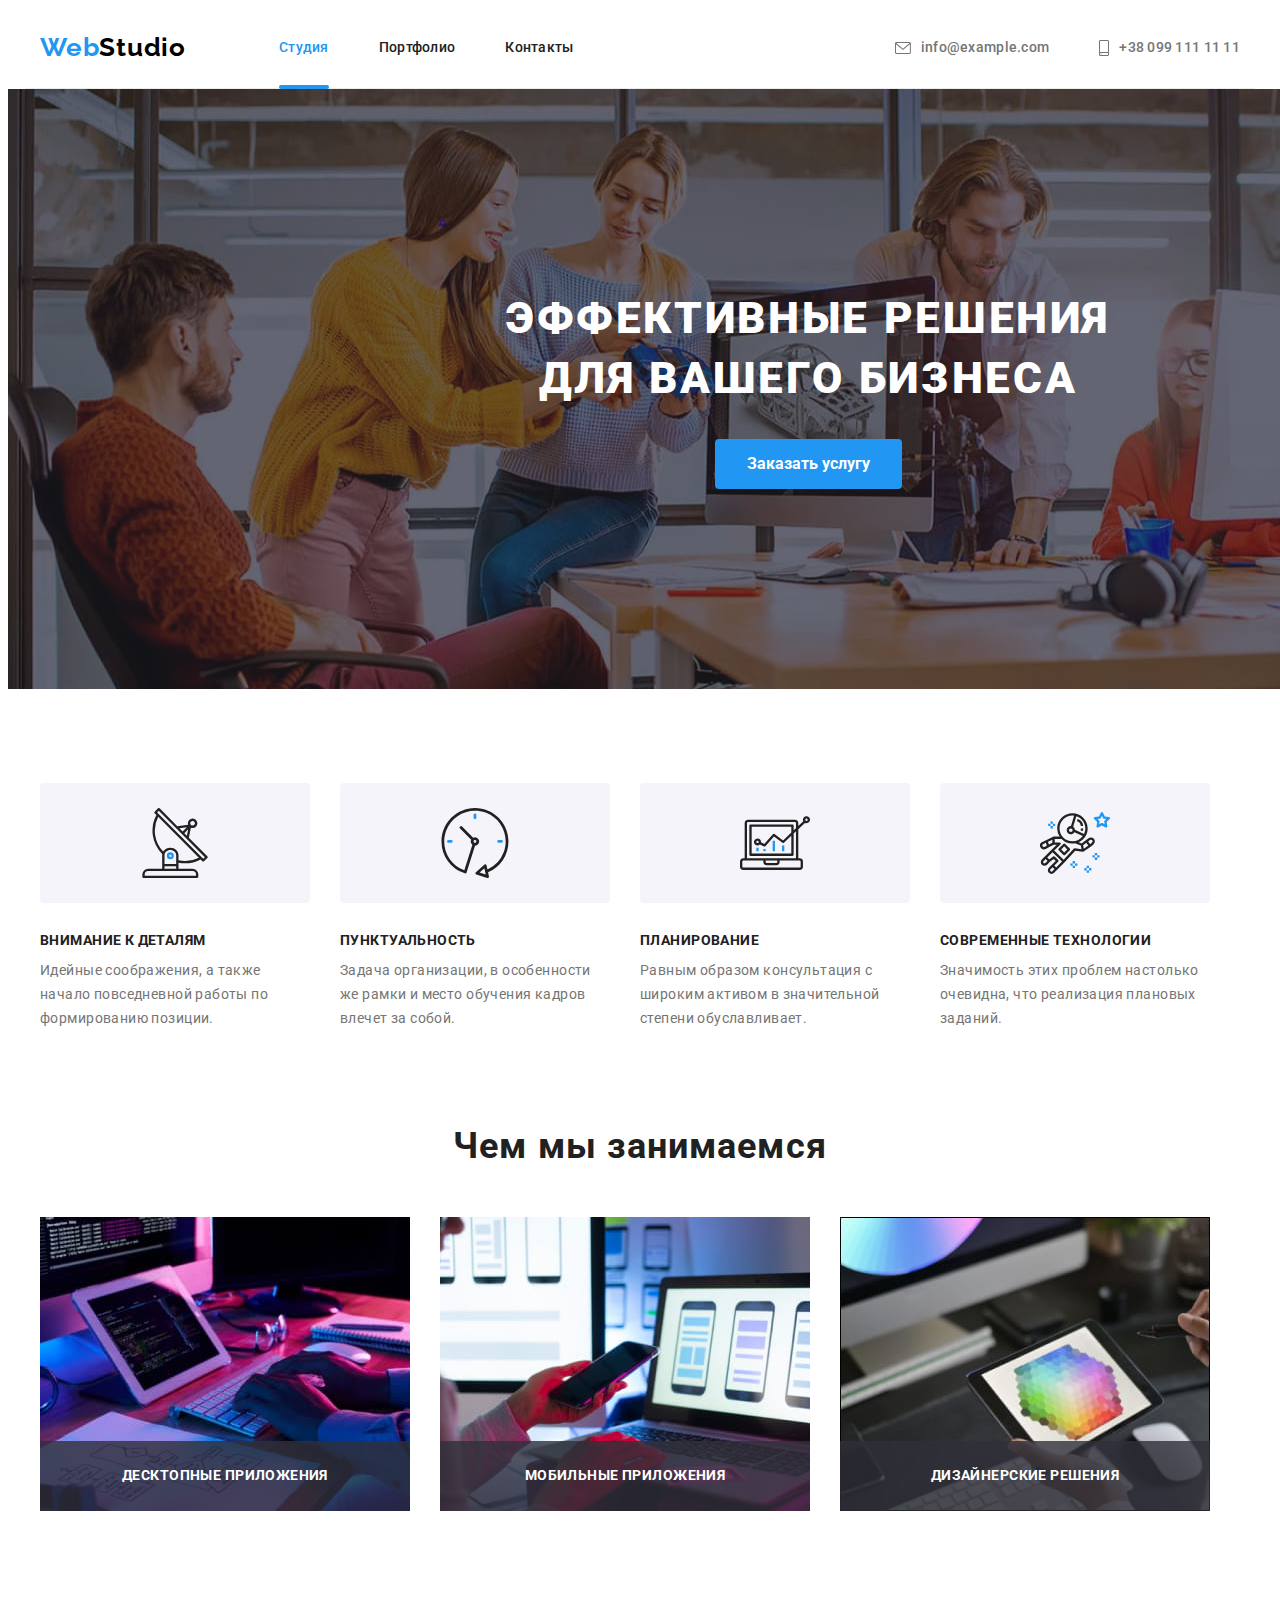
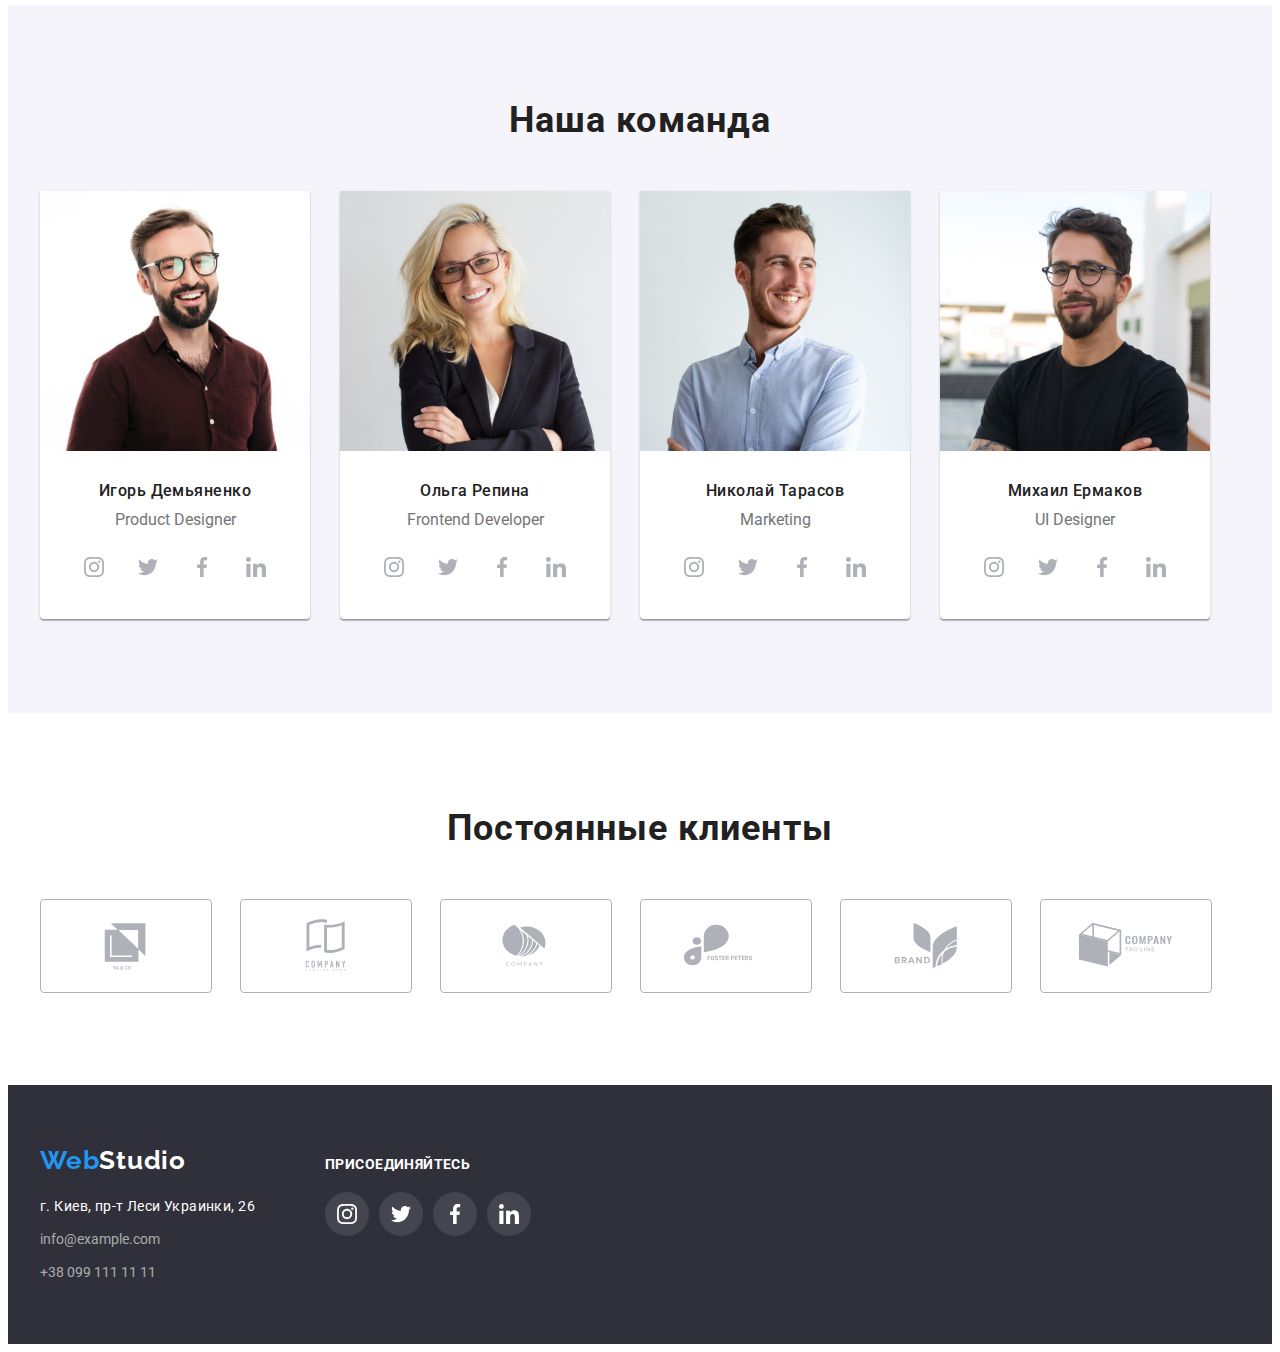
==== index.html @ 47ef8f4a "Initial commit" ====
<!DOCTYPE html>
<html lang="ru">
  <head>
    <meta charset="UTF-8" />
    <meta http-equiv="X-UA-Compatible" content="IE=edge" />
    <meta name="viewport" content="width=device-width, initial-scale=1.0" />
    <title>Студия</title>
    <link rel="preconnect" href="https://fonts.googleapis.com" />
    <link rel="preconnect" href="https://fonts.gstatic.com" crossorigin />
    <link
      href="https://fonts.googleapis.com/css2?family=Raleway:wght@700&family=Roboto:wght@400;500;700;900&display=swap"
      rel="stylesheet"
    />
    <link
      rel="stylesheet"
      href="https://cdnjs.cloudflare.com/ajax/libs/modern-normalize/1.1.0/modern-normalize.min.css"
      integrity="sha512-wpPYUAdjBVSE4KJnH1VR1HeZfpl1ub8YT/NKx4PuQ5NmX2tKuGu6U/JRp5y+Y8XG2tV+wKQpNHVUX03MfMFn9Q=="
      crossorigin="anonymous"
      referrerpolicy="no-referrer"
    />
    <link rel="stylesheet" href="./css/styles.css" />
  </head>
  <body>
    <!-- Header -->

    <header class="header">
      <div class="container header-container">
        <nav class="navigation">
          <a class="logo link" href="">Web<span class="logo-black">Studio</span></a>
          <ul class="list nav-list">
            <li><a class="item link current" href="">Студия</a></li>
            <li><a class="item link" href="./portfolio.html">Портфолио</a></li>
            <li><a class="item link" href="">Контакты</a></li>
          </ul>
        </nav>
        <ul class="contacts list">
          <li>
            <a class="item link" href="mailto:info@example.com">
              <svg class="header-icon" width="16" height="12">
                <use href="./images/sprite.svg#envelope"></use>
              </svg>
              info@example.com</a
            >
          </li>
          <li>
            <a class="item link" href="tel:+380991111111">
              <svg class="header-icon" width="10" height="16">
                <use href="./images/sprite.svg#smartphone"></use>
              </svg>
              +38 099 111 11 11</a
            >
          </li>
        </ul>
      </div>
    </header>
    <main>
      <!-- Hero -->

      <section class="hero">
        <div class="container">
          <h1 class="title">Эффективные решения для вашего бизнеса</h1>
          <button class="btn" type="button" data-modal-open>Заказать услугу</button>
          <div class="backdrop is-hidden" data-modal>
            <div class="modal-wrapper">
              <button class="modal-btn" data-modal-close>
                <svg width="11" height="11">
                  <use href="./images/sprite.svg#close"></use>
                </svg>
              </button>
            </div>
          </div>
        </div>
      </section>

      <!-- Peculiarities  -->
      <section class="peculiarities section">
        <div class="container">
          <h2 class="peculiarities visually-hidden">Особенности</h2>
          <ul class="list peculiarities-group">
            <li class="item">
              <div class="icon-container">
                <svg class="icon" width="70" height="70">
                  <use href="./images/sprite.svg#antenna"></use>
                </svg>
              </div>
              <h3 class="title">Внимание к деталям</h3>
              <p class="text">
                Идейные соображения, а также начало повседневной работы по формированию позиции.
              </p>
            </li>
            <li class="item">
              <div class="icon-container">
                <svg class="icon" width="70" height="70">
                  <use href="./images/sprite.svg#clock"></use>
                </svg>
              </div>
              <h3 class="title">Пунктуальность</h3>
              <p class="text">
                Задача организации, в особенности же рамки и место обучения кадров влечет за собой.
              </p>
            </li>
            <li class="item">
              <div class="icon-container">
                <svg class="icon" width="70" height="70">
                  <use href="./images/sprite.svg#diagram"></use>
                </svg>
              </div>
              <h3 class="title">Планирование</h3>
              <p class="text">
                Равным образом консультация с широким активом в значительной степени обуславливает.
              </p>
            </li>
            <li class="item">
              <div class="icon-container">
                <svg class="icon" width="70" height="70">
                  <use href="./images/sprite.svg#astronaut"></use>
                </svg>
              </div>
              <h3 class="title">Современные технологии</h3>
              <p class="text">
                Значимость этих проблем настолько очевидна, что реализация плановых заданий.
              </p>
            </li>
          </ul>
        </div>
      </section>

      <!-- What-doing  -->

      <section class="what-doing section">
        <div class="container">
          <h2 class="title">Чем мы занимаемся</h2>
          <ul class="list what-doing-group">
            <li class="item">
              <img src="./images/mainpage-img/box1.jpg" alt="Набор текста" width="370" />
              <p class="label">Десктопные приложения</p>
            </li>
            <li class="item">
              <img
                src="./images/mainpage-img/box2.jpg"
                alt="Синхронизация с телефоном"
                width="370"
              />
              <p class="label">Мобильные приложения</p>
            </li>
            <li class="item">
              <img src="./images/mainpage-img/box3.jpg" alt="Результат на экране" width="370" />
              <p class="label">Дизайнерские решения</p>
            </li>
          </ul>
        </div>
      </section>

      <!-- Team  -->

      <section class="team section">
        <div class="container">
          <h2 class="title">Наша команда</h2>
          <ul class="list team-group">
            <li class="item">
              <img
                src="./images/mainpage-img/teamcard1.jpg"
                alt="фото Игорь Демьяненко"
                width="270"
              />
              <div class="subtext">
                <h3 class="subtitle">Игорь Демьяненко</h3>
                <p class="text" lang="en">Product Designer</p>
                <ul class="socials list">
                  <li class="socials-item">
                    <a
                      class="socials-link link"
                      href=""
                      target="_blank"
                      rel="noopener noreferrer"
                      aria-label="иконка Instagram"
                    >
                      <svg class="socials-icon" width="20" height="20">
                        <use href="./images/sprite.svg#instagram"></use>
                      </svg>
                    </a>
                  </li>
                  <li class="socials-item">
                    <a
                      class="socials-link link"
                      href=""
                      target="_blank"
                      rel="noopener noreferrer"
                      aria-label="иконка Twitter"
                    >
                      <svg class="socials-icon" width="20" height="20">
                        <use href="./images/sprite.svg#twitter"></use>
                      </svg>
                    </a>
                  </li>
                  <li class="socials-item">
                    <a
                      class="socials-link link"
                      href=""
                      target="_blank"
                      rel="noopener noreferrer"
                      aria-label="иконка Facebook"
                    >
                      <svg class="socials-icon" width="20" height="20">
                        <use href="./images/sprite.svg#facebook"></use>
                      </svg>
                    </a>
                  </li>
                  <li class="socials-item">
                    <a
                      class="socials-link link"
                      href=""
                      target="_blank"
                      rel="noopener noreferrer"
                      aria-label="иконка Linkedin"
                    >
                      <svg class="socials-icon" width="20" height="20">
                        <use href="./images/sprite.svg#linkedin"></use>
                      </svg>
                    </a>
                  </li>
                </ul>
              </div>
            </li>
            <li class="item">
              <img src="./images/mainpage-img/teamcard2.jpg" alt="фото Ольга Репина" width="270" />
              <div class="subtext">
                <h3 class="subtitle">Ольга Репина</h3>
                <p class="text" lang="en">Frontend Developer</p>
                <ul class="socials list">
                  <li class="socials-item">
                    <a
                      class="socials-link link"
                      href=""
                      target="_blank"
                      rel="noopener noreferrer"
                      aria-label="иконка Instagram"
                    >
                      <svg class="socials-icon" width="20" height="20">
                        <use href="./images/sprite.svg#instagram"></use>
                      </svg>
                    </a>
                  </li>
                  <li class="socials-item">
                    <a
                      class="socials-link link"
                      href=""
                      target="_blank"
                      rel="noopener noreferrer"
                      aria-label="иконка Twitter"
                    >
                      <svg class="socials-icon" width="20" height="20">
                        <use href="./images/sprite.svg#twitter"></use>
                      </svg>
                    </a>
                  </li>
                  <li class="socials-item">
                    <a
                      class="socials-link link"
                      href=""
                      target="_blank"
                      rel="noopener noreferrer"
                      aria-label="иконка Facebook"
                    >
                      <svg class="socials-icon" width="20" height="20">
                        <use href="./images/sprite.svg#facebook"></use>
                      </svg>
                    </a>
                  </li>
                  <li class="socials-item">
                    <a
                      class="socials-link link"
                      href=""
                      target="_blank"
                      rel="noopener noreferrer"
                      aria-label="иконка Linkedin"
                    >
                      <svg class="socials-icon" width="20" height="20">
                        <use href="./images/sprite.svg#linkedin"></use>
                      </svg>
                    </a>
                  </li>
                </ul>
              </div>
            </li>
            <li class="item">
              <img
                src="./images/mainpage-img/teamcard3.jpg"
                alt="фото Николай Тарасов"
                width="270"
              />
              <div class="subtext">
                <h3 class="subtitle">Николай Тарасов</h3>
                <p class="text" lang="en">Marketing</p>
                <ul class="socials list">
                  <li class="socials-item">
                    <a
                      class="socials-link link"
                      href=""
                      target="_blank"
                      rel="noopener noreferrer"
                      aria-label="иконка Instagram"
                    >
                      <svg class="socials-icon" width="20" height="20">
                        <use href="./images/sprite.svg#instagram"></use>
                      </svg>
                    </a>
                  </li>
                  <li class="socials-item">
                    <a
                      class="socials-link link"
                      href=""
                      target="_blank"
                      rel="noopener noreferrer"
                      aria-label="иконка Twitter"
                    >
                      <svg class="socials-icon" width="20" height="20">
                        <use href="./images/sprite.svg#twitter"></use>
                      </svg>
                    </a>
                  </li>
                  <li class="socials-item">
                    <a
                      class="socials-link link"
                      href=""
                      target="_blank"
                      rel="noopener noreferrer"
                      aria-label="иконка Facebook"
                    >
                      <svg class="socials-icon" width="20" height="20">
                        <use href="./images/sprite.svg#facebook"></use>
                      </svg>
                    </a>
                  </li>
                  <li class="socials-item">
                    <a
                      class="socials-link link"
                      href=""
                      target="_blank"
                      rel="noopener noreferrer"
                      aria-label="иконка Linkedin"
                    >
                      <svg class="socials-icon" width="20" height="20">
                        <use href="./images/sprite.svg#linkedin"></use>
                      </svg>
                    </a>
                  </li>
                </ul>
              </div>
            </li>
            <li class="item">
              <img
                src="./images/mainpage-img/teamcard4.jpg"
                alt="фото Михаил Ермаков"
                width="270"
              />
              <div class="subtext">
                <h3 class="subtitle">Михаил Ермаков</h3>
                <p class="text" lang="en">UI Designer</p>
                <ul class="socials list">
                  <li class="socials-item">
                    <a
                      class="socials-link link"
                      href=""
                      target="_blank"
                      rel="noopener noreferrer"
                      aria-label="иконка Instagram"
                    >
                      <svg class="socials-icon" width="20" height="20">
                        <use href="./images/sprite.svg#instagram"></use>
                      </svg>
                    </a>
                  </li>
                  <li class="socials-item">
                    <a
                      class="socials-link link"
                      href=""
                      target="_blank"
                      rel="noopener noreferrer"
                      aria-label="иконка Twitter"
                    >
                      <svg class="socials-icon" width="20" height="20">
                        <use href="./images/sprite.svg#twitter"></use>
                      </svg>
                    </a>
                  </li>
                  <li class="socials-item">
                    <a
                      class="socials-link link"
                      href=""
                      target="_blank"
                      rel="noopener noreferrer"
                      aria-label="иконка Facebook"
                    >
                      <svg class="socials-icon" width="20" height="20">
                        <use href="./images/sprite.svg#facebook"></use>
                      </svg>
                    </a>
                  </li>
                  <li class="socials-item">
                    <a
                      class="socials-link link"
                      href=""
                      target="_blank"
                      rel="noopener noreferrer"
                      aria-label="иконка Linkedin"
                    >
                      <svg class="socials-icon" width="20" height="20">
                        <use href="./images/sprite.svg#linkedin"></use>
                      </svg>
                    </a>
                  </li>
                </ul>
              </div>
            </li>
          </ul>
        </div>
      </section>

      <!-- Regular customers  -->
      <section class="customers">
        <div class="container">
          <h2 class="title">Постоянные клиенты</h2>
          <ul class="list">
            <li class="item">
              <a class="link" href="">
                <svg class="customers-icon" width="106" height="60">
                  <use href="./images/sprite.svg#logo-1"></use>
                </svg>
              </a>
            </li>
            <li class="item">
              <a class="link" href="">
                <svg class="customers-icon" width="106" height="60">
                  <use href="./images/sprite.svg#logo-2"></use>
                </svg>
              </a>
            </li>
            <li class="item">
              <a class="link" href="">
                <svg class="customers-icon" width="106" height="60">
                  <use href="./images/sprite.svg#logo-3"></use>
                </svg>
              </a>
            </li>
            <li class="item">
              <a class="link" href="">
                <svg class="customers-icon" width="106" height="60">
                  <use href="./images/sprite.svg#logo-4"></use>
                </svg>
              </a>
            </li>
            <li class="item">
              <a class="link" href="">
                <svg class="customers-icon" width="106" height="60">
                  <use href="./images/sprite.svg#logo-5"></use>
                </svg>
              </a>
            </li>
            <li class="item">
              <a class="link" href="">
                <svg class="customers-icon" width="106" height="60">
                  <use href="./images/sprite.svg#logo-6"></use>
                </svg>
              </a>
            </li>
          </ul>
        </div>
      </section>
    </main>

    <!-- Footer -->

    <footer class="bottom">
      <div class="container wrap-footer">
        <div class="container-footer">
          <a class="logo link" href="">Web<span class="logo-white">Studio</span></a>
          <address class="address">
            <p class="text">г. Киев, пр-т Леси Украинки, 26</p>
            <ul class="list">
              <li class="item">
                <a class="link" href="mailto:info@example.com">info@example.com</a><br />
              </li>
              <li class="item"><a class="link" href="tel:+380991111111">+38 099 111 11 11</a></li>
            </ul>
          </address>
        </div>
        <div class="join">
          <h3 class="text">присоединяйтесь</h3>
          <ul class="socials list">
            <li class="socials-item">
              <a
                class="socials-link link"
                href=""
                target="_blank"
                rel="noopener noreferrer"
                aria-label="иконка Instagram"
              >
                <svg class="socials-icon" width="20" height="20">
                  <use href="./images/sprite.svg#instagram"></use>
                </svg>
              </a>
            </li>
            <li class="socials-item">
              <a
                class="socials-link link"
                href=""
                target="_blank"
                rel="noopener noreferrer"
                aria-label="иконка Twitter"
              >
                <svg class="socials-icon" width="20" height="20">
                  <use href="./images/sprite.svg#twitter"></use>
                </svg>
              </a>
            </li>
            <li class="socials-item">
              <a
                class="socials-link link"
                href=""
                target="_blank"
                rel="noopener noreferrer"
                aria-label="иконка Facebook"
              >
                <svg class="socials-icon" width="20" height="20">
                  <use href="./images/sprite.svg#facebook"></use>
                </svg>
              </a>
            </li>
            <li class="socials-item">
              <a
                class="socials-link link"
                href=""
                target="_blank"
                rel="noopener noreferrer"
                aria-label="иконка Linkedin"
              >
                <svg class="socials-icon" width="20" height="20">
                  <use href="./images/sprite.svg#linkedin"></use>
                </svg>
              </a>
            </li>
          </ul>
        </div>
      </div>
    </footer>
    <script src="./js/modal.js"></script>
  </body>
</html>
---- css/styles.css ----
/* CSS variables */
:root {
    --main-text-color: #212121;
    --second-text-color: #757575;
    --footer-text-color: rgba(255, 255, 255, 0.6);

    --bg-color: #FFFFFF;
    --hero-bg-color: #2F303A;
    --footer-bg-color: #2F303A;
    --bg-color-cards: #F5F4FA;
    
    --hero-btn-color: #FFFFFF;
    --text-btn-color-hover: #FFFFFF;
    --accent-color: #2196F3;

    --color-icons: #AFB1B8;

    --time-func: 250ms cubic-bezier(0.4, 0, 0.2, 1);

}


/* Hidden  */

.visually-hidden {
    position: absolute;
    white-space: nowrap;
    width: 1px;
    height: 1px;
    overflow: hidden;
    border: 0;
    padding: 0;
    clip: rect(0 0 0 0);
    clip-path: inset(50%);
    margin: -1px;
}

/* Global styles */
body {
    color: var(--main-text-color);
    background-color: var(--bg-color);

    font-family: 'Roboto',
    sans-serif;
}

.container {
    width: 1200px;
    padding-left: 15px;
    padding-right: 15px;
    margin: 0 auto;
}

.section {
    padding-top: 94px;
    padding-bottom: 94px;
}

h1,h2,h3,h4,h5,h6,p,ul {
    margin: 0;
    padding: 0;
}

.link {
    text-decoration: none;
}

.list {
    list-style: none;
    margin: 0;
    padding: 0;
}


/* Styles for header */

.header-container,
.navigation,
.header .list {
    display: flex;
}

.logo {
    display: block;

    color: var(--accent-color);

    font-family: 'Raleway',
    sans-serif;
    font-weight: 700;
    font-size: 26px;
    letter-spacing: 0.03em;

}

.header .logo {
    padding: 24px 0;
    margin-right: 93px;
}

.logo-black {
    color: #000000;
}

.logo-white {
    color: #FFFFFF;
}

.nav-list {
    padding-left: 0;
    align-items: center;
}

.nav-list li:not(:last-child) {
    margin-right: 50px;
}

.header-container {
    border-bottom: 1px solid #ECECEC;
}

.header .item {
    display: block;
    padding: 32px 0;
    margin: 0;
    
    color: currentColor;
    font-weight: 500;
    font-size: 14px;
    line-height: 1.14;
    letter-spacing: 0.02em;

    transition: color var(--time-func);
}

.header .contacts {
    margin-left: auto;
    align-items: center;
}

.header .contacts li:first-child {
    margin-right: 50px;
}

.item.current {
    color: var(--accent-color);
}

.header .link:hover,
.header .link:focus {
    color: var(--accent-color);
}

.nav-list li {
    position: relative;
}

.item.current::after {
    display: block;
    content: '';
    width: 100%;
    height: 4px;
    border-radius: 2px;

    position: absolute;
    left: 0;
    bottom: -1px;

    background-color: var(--accent-color);
}

.contacts .item {
    color: var(--second-text-color);
    display: flex;
    align-items: center;
}

.header-icon {
    fill: currentColor;
    margin-right: 10px;
}
/* Styles for hero */

.hero {
    padding: 200px 0;
    width: 1600px;
    max-height: 600px;
    background-color: var(--hero-bg-color);
    background-image: linear-gradient(rgba(47, 48, 58, 0.4), rgba(47, 48, 58, 0.4)), url(../images/mainpage-img/main-bg.jpg);
    margin: 0 auto;
}

.hero .title {
    width: 696px;
    margin: 0 auto;
    margin-bottom: 30px;
    
    color: #ffffff;

    text-transform: uppercase;
    font-weight: 900;
    font-size: 44px;
    line-height: 1.36;
    text-align: center;
    letter-spacing: 0.06em;
}

.hero .btn {
    display: block;
    margin: 0 auto;
    padding: 10px 32px;

    color: var(--hero-btn-color);
    background-color: var(--accent-color);

    font-family: inherit;
    font-weight: 700;
    font-size: 16px;
    line-height: 1.88;
    border: none;
    border-radius: 4px;

    cursor: pointer;

    transition: background-color var(--time-func);
}    

.hero .btn:hover,
.hero .btn:focus {
    background-color: #188CE8;
}


/* Modal window */

.backdrop {
    position: fixed;
    top: 0;
    left: 0;
    width: 100%;
    height: 100%;
    background: rgba(0, 0, 0, 0.2);
    z-index: 10;
    
    transition: opacity var(--time-func), visibility var(--time-func);
}

.backdrop.is-hidden {
    opacity: 0;
    pointer-events: none;
    visibility: hidden;
}

.backdrop.is-hidden .modal-wrapper {
    transform: translate(-50%,-50%) scale(.8);
}

.backdrop .modal-wrapper {
    position: absolute;
    top: 50%;
    left: 50%;
    
    width: 528px;
    height: 581px;
    background-color: #FFFFFF;
    box-shadow: 0px 1px 3px rgba(0, 0, 0, 0.12), 0px 1px 1px rgba(0, 0, 0, 0.14), 0px 2px 1px rgba(0, 0, 0, 0.2);
    border-radius: 4px;
    
    transform: translate(-50%,-50%) scale(1);
    transition: transform var(--time-func);
}


.modal-btn {
    position: absolute;
    top: 8px;
    right: 8px;

    display: flex;
    align-items: center;
    justify-content: center;
    padding: 0;

    width: 30px;
    height: 30px;
    border-radius: 50%;
    border: 1px solid rgba(0, 0, 0, 0.1);
    background-color: #FFFFFF;

    cursor: pointer;

}

/* Styles for peculiarities */

.peculiarities-group {
    display: flex;
}

.peculiarities-group .item {
    width: 270px;
}

.peculiarities-group .item:not(:last-child) {
    margin-right: 30px;
}

.peculiarities .title {
    margin-bottom: 10px;

    font-weight: 700;
    font-size: 14px;
    line-height: 1.14;
    letter-spacing: 0.03em;
    text-transform: uppercase;
}
.peculiarities .text {
    color: var(--second-text-color);

    font-size: 14px;
    line-height: 1.71;
    letter-spacing: 0.03em;
}

.icon-container {
    display: flex;
    align-items: center;
    justify-content: center;

    height: 120px;
    background-color: var(--bg-color-cards);
    margin-bottom: 30px;
    border-radius: 4px;
}

/* Styles for what doing */

.what-doing {
    padding-top: 0;
}

.what-doing-group {
    display: flex;
}

.what-doing-group img {
    display: block;
    max-width: 100%;
    height: auto;
}

.what-doing-group .item:not(:last-child) {
    margin-right: 30px;
}
.what-doing .title {
    margin-bottom: 50px;

    font-weight: 700;
    font-size: 36px;
    line-height: 1.17;
    text-align: center;
    letter-spacing: 0.03em;
}

.what-doing .item {
    position: relative;
}

.label {
    display: flex;
    position: absolute;
    justify-content: center;
    width: 100%;
    left: 0;
    bottom: 0;

    font-weight: 700;
    font-size: 14px;
    line-height: 1.14;
    letter-spacing: 0.03em;
    text-transform: uppercase;
    color: #FFFFFF;

    padding: 27px 0;
    background: rgba(47, 48, 58, 0.8);
}


/* Styles for our team */

.team {
    background-color: var(--bg-color-cards)
}

.team-group {
    display: flex;
}

.team-group img {
    display: block;
    max-width: 100%;
    height: auto;
}


.team-group .item:not(:last-child) {
    margin-right: 30px;
}

.team-group .item {
    background-color: #ffffff;
    border-radius: 0px 0px 4px 4px;
    box-shadow: 0px 1px 3px rgba(0, 0, 0, 0.12), 0px 1px 1px rgba(0, 0, 0, 0.14), 0px 2px 1px rgba(0, 0, 0, 0.2);
}


.team .title,
.customers .title {
    margin-bottom: 50px;

    font-weight: 700;
    font-size: 36px;
    line-height: 1.17;
    text-align: center;
    letter-spacing: 0.03em;
}

.team .subtitle {
    margin-bottom: 10px;

    font-weight: 500;
    font-size: 16px;
    line-height: 1.19;
    text-align: center;
    letter-spacing: 0.03em;
}

.team .text {
    color: var(--second-text-color);

    font-size: 16px;
    text-align: center;
    line-height: 1.19;

    margin-bottom: 16px;
}

.team .subtext {
    padding: 30px 15px;
}

.socials {
    display: flex;
    justify-content: center;
    align-items: center;
}

.socials-link {
    display: flex;
    align-items: center;
    justify-content: center;
    width: 44px;
    height: 44px;
    border-radius: 50%;
    color: var(--color-icons);

    transition: color var(--time-func), background-color var(--time-func);
}

.socials-icon {
    fill: currentColor;
}

.socials-item:not(:last-child) {
    margin-right: 10px;
}

.socials-link:hover,
.socials-link:focus {
    color: var(--text-btn-color-hover);
    background-color: var(--accent-color);
}


/* Regular customers */

.customers {
    padding: 94px 0px;
}

.customers .list {
    display: flex;
}

.customers .item {
    width: 170px;
    height: 92px;
}

.customers .item:not(:last-child) {
    margin-right: 30px;
}

.customers .link {
    width: 100%;
    height: 100%;

    display: flex;
    align-items: center;
    justify-content: center;

    border: 1px solid var(--color-icons);
    border-radius: 4px;
    color: var(--color-icons);

    transition: color var(--time-func), border-color var(--time-func);
}

.customers-icon {
    fill: currentColor;
}

.customers .link:hover,
.customers .link:focus {
    color: var(--accent-color);
    border-color: var(--accent-color);
}

/* Styles for footer */

.bottom {
    background-color: var(--footer-bg-color);

    padding: 60px 0;
}

.bottom .logo {
    display: inline-block;
    margin-bottom: 20px;
}

.bottom .text {
    margin-bottom: 9px;

    color: #FFFFFF;

    font-size: 14px;
    line-height: 1.71;
    letter-spacing: 0.03em;
}

.address {
    font-style: normal;
}

.address .link {
    color: var(--footer-text-color);

    font-size: 14px;
    line-height: 1.7;

    transition: color var(--time-func);
}

.address .link:hover,
.address .link:focus {
    color: var(--accent-color);
}

.address .item:first-child {
    margin-bottom: 9px;
}

/* Join */

.wrap-footer {
    display: flex;
    align-items: baseline;
}

.container-footer {
    margin-right: 70px;
}

.join .text {
    font-weight: 700;
    font-size: 14px;
    line-height: 16px;
    letter-spacing: 0.03em;
    text-transform: uppercase;
    margin-bottom: 20px;
    
    color: #FFFFFF;
}

.bottom .socials-link {
    background-color: rgba(255, 255, 255, 0.1);
    color: #FFFFFF;

    transition: background-color var(--time-func);
}

.bottom .socials-link:hover,
.bottom .socials-link:focus {
    background-color: var(--accent-color);
}

/* =======================
        Portfolio.html
======================= */
.portfolio .btn {
    padding: 6px 22px;

    color: currentColor;
    font-family: inherit;
    background-color: #F5F4FA;
    font-weight: 500;
    font-size: 16px;
    line-height: 1.62;
    letter-spacing: 0.03em;
    border: none;
    border-radius: 4px;

    transition: background-color var(--time-func), color var(--time-func), box-shadow var(--time-func);
}

.portfolio .btn:hover,
.portfolio .btn:focus,
.btn.current {
    color: var(--text-btn-color-hover);
    background-color: var(--accent-color);
    cursor: pointer;
    box-shadow: 0px 3px 1px rgba(0, 0, 0, 0.1), 0px 1px 2px rgba(0, 0, 0, 0.08), 0px 2px 2px rgba(0, 0, 0, 0.12);
}

.list-filter {
    display: flex;
    align-items: center;
    justify-content: center;
    margin-bottom: 50px;
}

.list-filter .item:not(:last-child) {
    margin-right: 8px;
}

.portfolio-group {
    display: flex;
    flex-wrap: wrap;
}

.portfolio-group .item:not(:nth-child(3n)) {
    margin-right: 30px;
}

.portfolio-group .item:nth-child(-n+6) {
    margin-bottom: 30px;
}

.portfolio-group img {
    display: block;
    max-width: 100%;
    height: auto;
}
.portfolio-group .item {
    width: 370px;

}

.portfolio-group .link {
    display: block;

    transition: box-shadow var(--time-func);
}

.portfolio-group .link:hover,
.portfolio-group .link:focus {
    box-shadow: 0px 1px 1px rgba(0, 0, 0, 0.12), 0px 4px 4px rgba(0, 0, 0, 0.06), 1px 4px 6px rgba(0, 0, 0, 0.16);

}

.portfolio .subtext {
    padding: 20px 24px;
    border: 1px solid #EEEEEE;
    border-top: none;
    
}

.portfolio .subtitle {
    margin-bottom: 4px;

    color: var(--main-text-color);

    font-weight: 700;
    font-size: 18px;
    line-height: 2;
    letter-spacing: 0.06em;
}

.portfolio .text {
    color: var(--second-text-color);

    line-height: 1.88;
    letter-spacing: 0.03em;
}

.card-overlay {
    position: relative;
    overflow: hidden;
}

.text-overlay {
    position: absolute;
    width: 100%;
    height: 100%;
    padding: 63px 24px;
    background: rgba(33, 150, 243, 0.9);
    
    transition: transform var(--time-func);
}

.paragraph {
    font-weight: 400;
    font-size: 18px;
    line-height: 1.56;
    letter-spacing: 0.03em;
    color: #FFFFFF;
} 
    
.portfolio-group .link:hover .text-overlay,
.portfolio-group .link:focus .text-overlay {
    transform: translateY(-100%);
}
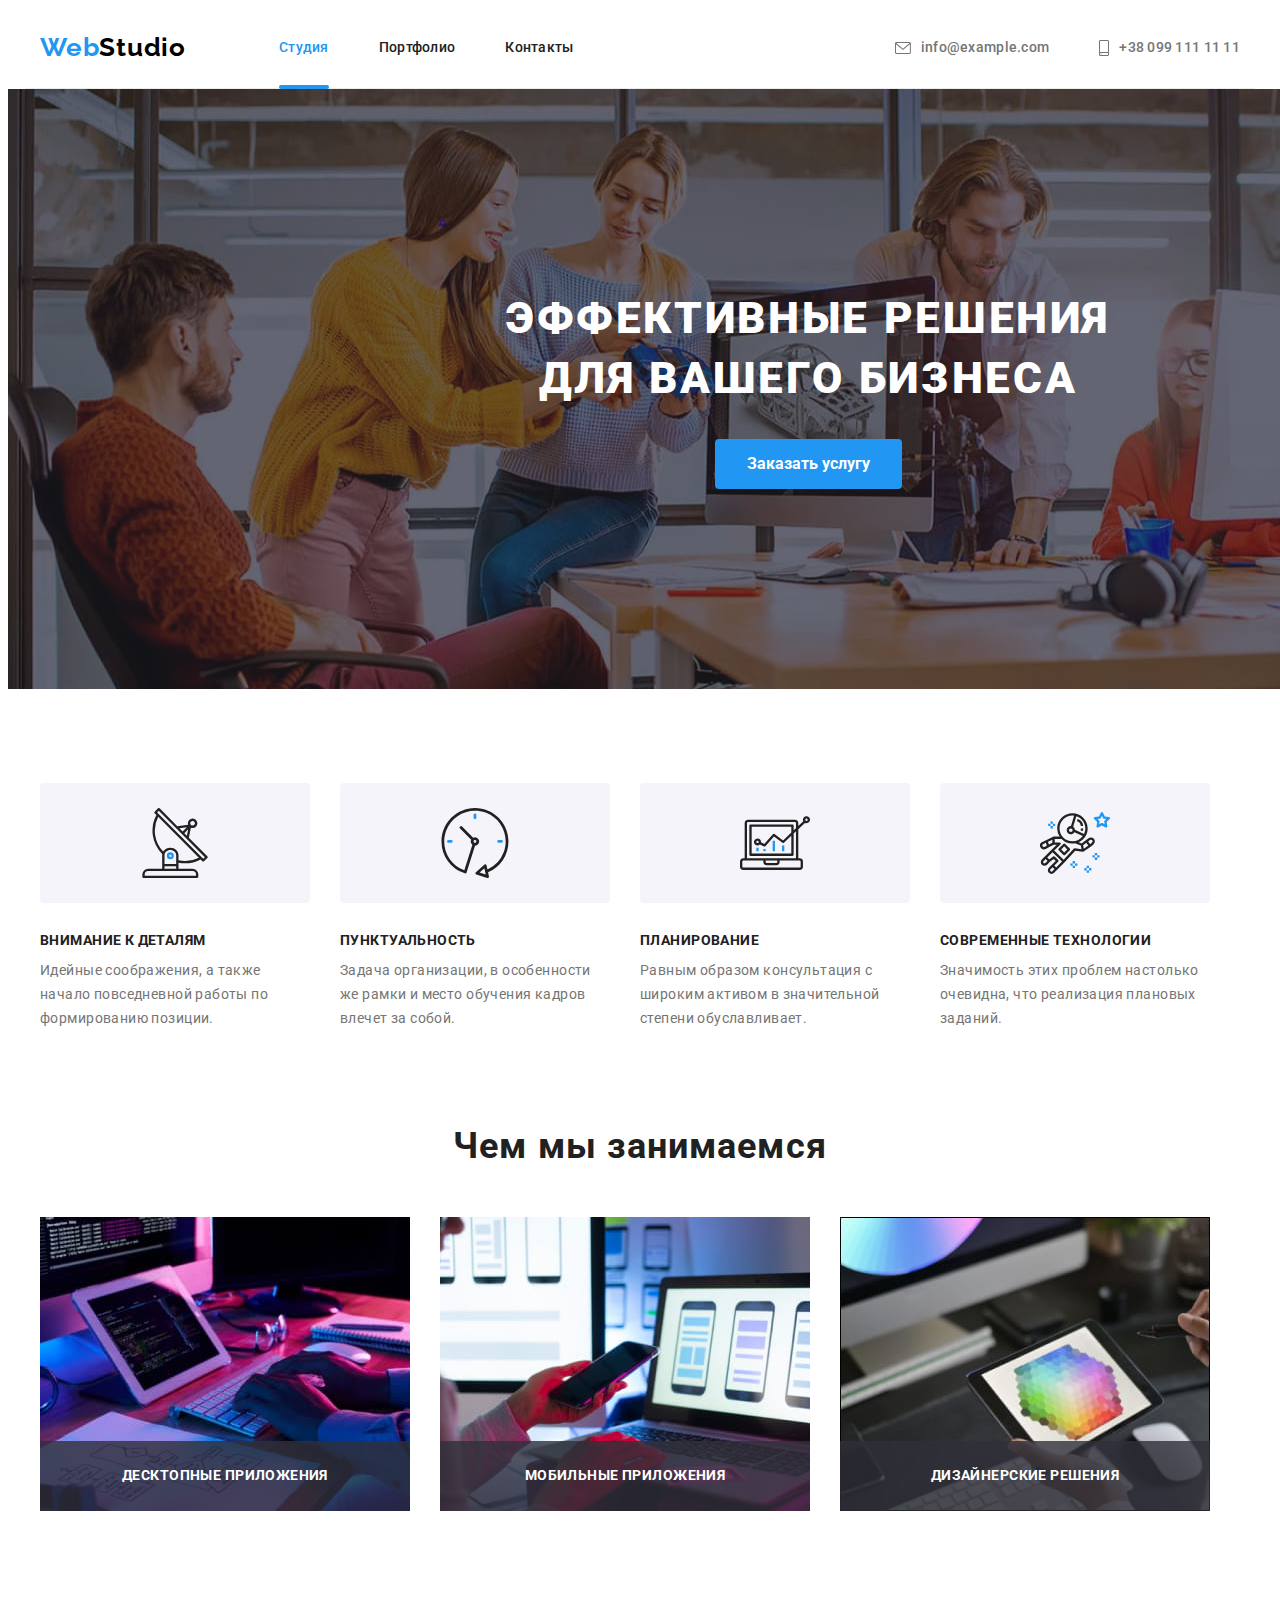
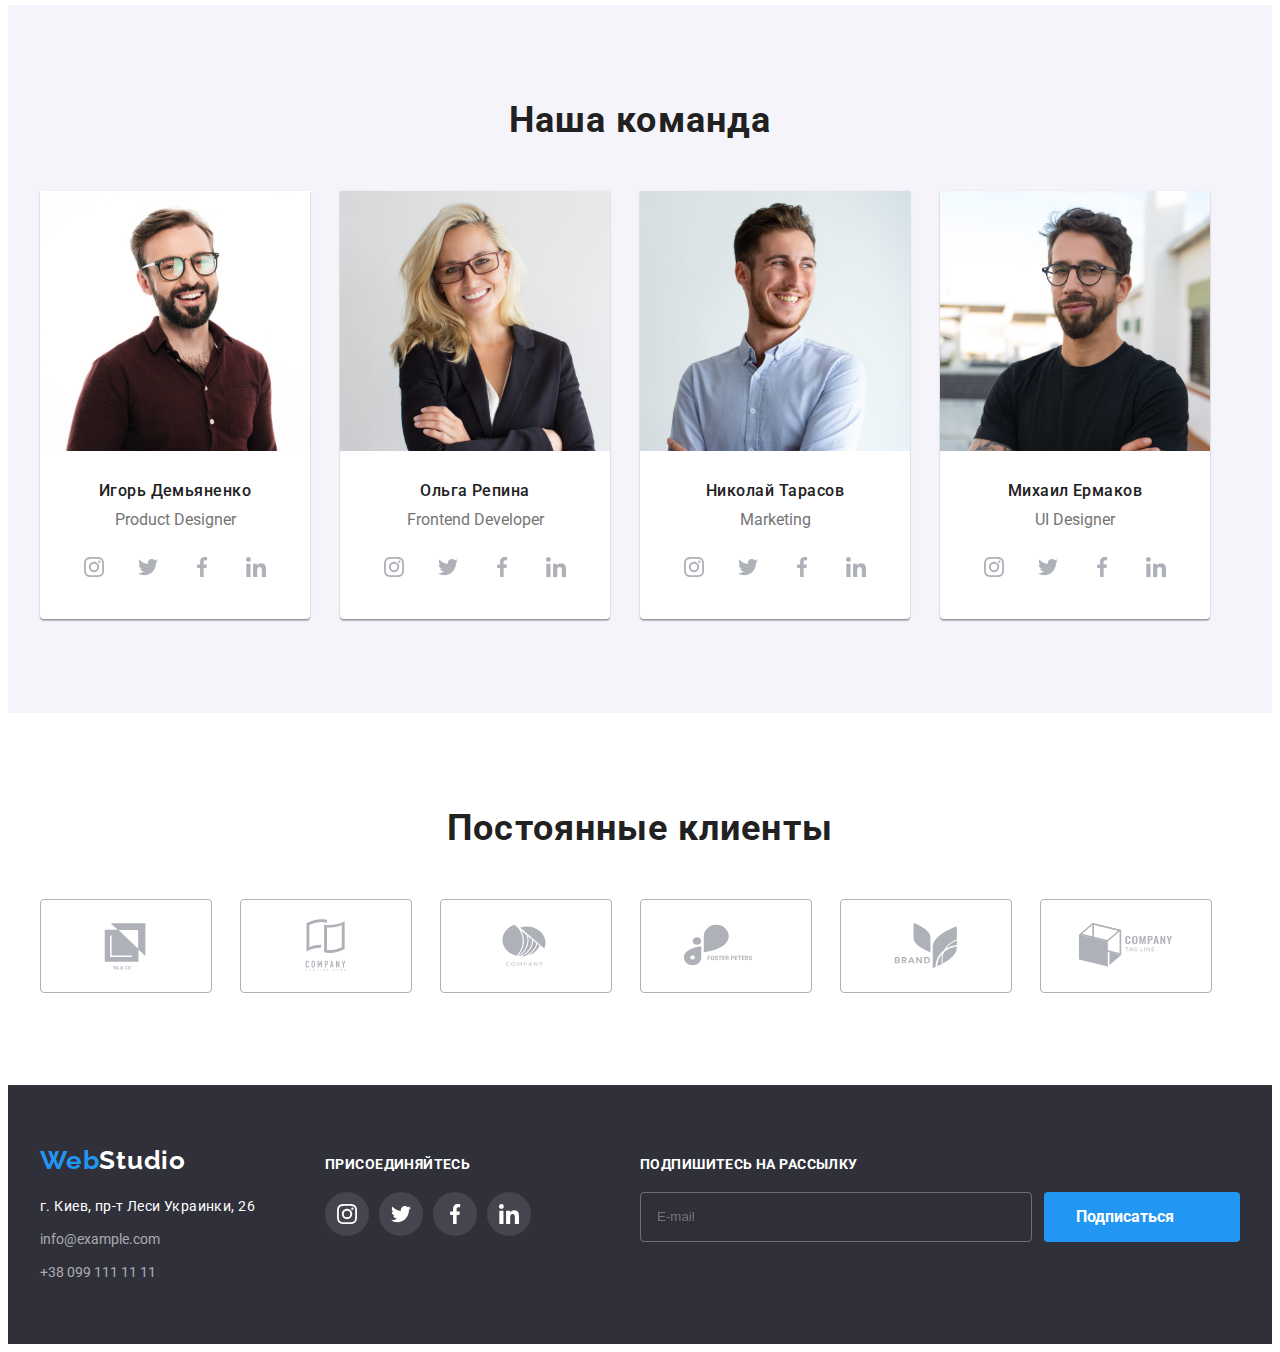
==== commit 71e0eda1: "finish hw6" ====
--- a/index.html
+++ b/index.html
@@ -63,10 +63,61 @@
           <div class="backdrop is-hidden" data-modal>
             <div class="modal-wrapper">
               <button class="modal-btn" data-modal-close>
-                <svg width="11" height="11">
+                <svg class="icon-close" width="11" height="11">
                   <use href="./images/sprite.svg#close"></use>
                 </svg>
               </button>
+              <strong class="form-title">Оставьте свои данные, мы вам перезвоним</strong>
+              <form class="modal-form">
+                <label class="form-modal-group">
+                  <span class="form-modal-label">Имя</span>
+                  <div class="icon-wrapper">
+                    <input class="form-modal-input" type="text" name="user-name" />
+                    <svg class="form-icon" width="18" height="18">
+                      <use href="./images/sprite.svg#person"></use>
+                    </svg>
+                  </div>
+                </label>
+                <label class="form-modal-group">
+                  <span class="form-modal-label">Телефон</span>
+                  <div class="icon-wrapper">
+                    <input class="form-modal-input" type="tel" name="user-phone" />
+                    <svg class="form-icon" width="18" height="18">
+                      <use href="./images/sprite.svg#phone"></use>
+                    </svg>
+                  </div>
+                </label>
+                <label class="form-modal-group">
+                  <span class="form-modal-label">Почта</span>
+                  <div class="icon-wrapper">
+                    <input class="form-modal-input" type="email" name="user-email" />
+                    <svg class="form-icon" width="18" height="18">
+                      <use href="./images/sprite.svg#email"></use>
+                    </svg>
+                  </div>
+                </label>
+                <label class="form-modal-group">
+                  <span class="form-modal-label">Комментарий</span>
+                  <textarea
+                    class="form-modal-textarea"
+                    name="user-comment"
+                    placeholder="Введите текст"
+                  ></textarea>
+                </label>
+                <label class="checkbox-group">
+                  <input class="check-standard visually-hidden" type="checkbox" />
+                  <span class="custom-check">
+                    <svg class="check-icon" width="11" height="8">
+                      <use href="./images/sprite.svg#check"></use>
+                    </svg>
+                  </span>
+                  <span class="form-modal-agree"
+                    >Соглашаюсь с рассылкой и принимаю
+                    <a class="agree-href" href="">Условия договора</a></span
+                  >
+                </label>
+                <button class="form-btn btn" type="submit">Отправить</button>
+              </form>
             </div>
           </div>
         </div>
@@ -542,6 +593,25 @@
             </li>
           </ul>
         </div>
+        <form class="subscription">
+          <label class="subscription-group">
+            <span class="subscription-title">Подпишитесь на рассылку</span>
+            <div class="form-wrap">
+              <input
+                class="subscription-input"
+                type="email"
+                name="form-email"
+                placeholder="E-mail"
+              />
+              <button class="btn footer-btn" type="submit">
+                Подписаться
+                <svg class="footer-icon" width="24" height="24">
+                  <use href="./images/sprite.svg#send"></use>
+                </svg>
+              </button>
+            </div>
+          </label>
+        </form>
       </div>
     </footer>
     <script src="./js/modal.js"></script>
--- a/css/styles.css
+++ b/css/styles.css
@@ -16,6 +16,7 @@
     --color-icons: #AFB1B8;
 
     --time-func: 250ms cubic-bezier(0.4, 0, 0.2, 1);
+    --time-test: 2s cubic-bezier(0.4, 0, 0.2, 1);
 
 }
 
@@ -205,7 +206,7 @@
     letter-spacing: 0.06em;
 }
 
-.hero .btn {
+.btn {
     display: block;
     margin: 0 auto;
     padding: 10px 32px;
@@ -225,8 +226,8 @@
     transition: background-color var(--time-func);
 }    
 
-.hero .btn:hover,
-.hero .btn:focus {
+.btn:hover,
+.btn:focus {
     background-color: #188CE8;
 }
 
@@ -262,6 +263,7 @@
     
     width: 528px;
     height: 581px;
+    padding: 40px;
     background-color: #FFFFFF;
     box-shadow: 0px 1px 3px rgba(0, 0, 0, 0.12), 0px 1px 1px rgba(0, 0, 0, 0.14), 0px 2px 1px rgba(0, 0, 0, 0.2);
     border-radius: 4px;
@@ -289,6 +291,174 @@
 
     cursor: pointer;
 
+    transition: color var(--time-func);
+}
+
+.icon-close {
+    fill: currentColor;
+}
+
+.modal-btn:hover,
+.modal-btn:focus {
+    color: var(--accent-color);
+}
+
+/* Styles for modal form */
+
+.form-title {
+    display: flex;
+    justify-content: center;
+    font-weight: 700;
+    font-size: 20px;
+    line-height: 1.15;
+    letter-spacing: 0.03em;
+    
+    margin-bottom: 12px;
+}
+
+.form-modal-group {
+    display: block;
+    position: relative;
+}
+
+.icon-wrapper {
+    position: relative;
+}
+
+.form-icon {
+    position: absolute;
+    top: 50%;
+    left: 12px;
+    top: 11px;
+
+    fill: currentColor;
+    pointer-events: none;
+}
+
+.form-modal-label {
+    display: block;
+    margin-bottom: 4px;
+
+    font-weight: 400;
+    font-size: 12px;
+    line-height: 1.17;
+    letter-spacing: 0.01em;
+    color: var(--second-text-color);
+}
+
+.form-modal-input,
+.form-modal-textarea {
+    width: 100%;
+    height: 40px;
+    margin-bottom: 10px;
+    padding-left: 32px;
+    padding-right: 10px;
+
+    border: 1px solid rgba(33, 33, 33, 0.2);
+    border-radius: 4px;
+    transition: border-color var(--time-func);
+
+}
+
+.form-modal-textarea {
+    height: 120px;
+    resize: none;
+    padding: 12px 16px;
+    margin-bottom: 20px;
+}
+
+.form-modal-textarea::placeholder {
+    font-weight: 400;
+    font-size: 14px;
+    line-height: 1.14;
+    letter-spacing: 0.01em;
+    
+    color: rgba(117, 117, 117, 0.5);
+}
+
+
+.form-modal-input:hover,
+.form-modal-textarea:hover,
+.form-modal-input:focus,
+.form-modal-textarea:focus {
+    border-color: var(--accent-color);
+    cursor: pointer;
+        outline: transparent;
+}
+
+.form-modal-input:hover + .form-icon,
+.form-modal-textarea:hover + .form-icon {
+    fill: var(--accent-color);
+}
+
+.form-modal-input + .form-icon,
+.form-modal-textarea + .form-icon {
+    transition: fill var(--time-func);
+}
+
+.checkbox-group {
+    display: flex;
+    margin-bottom: 30px;
+    align-items: center;
+    justify-content: center;
+    cursor: pointer;
+}
+
+.form-modal-agree {
+    font-weight: 400;
+    font-size: 14px;
+    line-height: 1.71;
+    letter-spacing: 0.03em;
+    color: var(--second-text-color);
+    cursor: pointer;
+
+}
+
+.custom-check {
+    width: 16px;
+    height: 15px;
+    display: flex;
+    align-items: center;
+    justify-content: center;
+    margin-right: 7px;
+
+    outline: 2px solid var(--main-text-color);
+    outline-offset: -2px;
+
+    border-radius: 4px;
+    transition: background-color var(--time-func), outline var(--time-func);
+}
+
+.check-standard + .custom-check .check-icon {
+    opacity: 0;
+    transition: opacity var(--time-func);
+    fill: #FFFFFF;
+}
+
+.check-standard:checked + .custom-check {
+    background-color: var(--accent-color);
+    outline-color: var(--accent-color);
+}
+.check-standard:checked + .custom-check .check-icon {
+    opacity: 1;
+}
+
+.check-standard:focus+.custom-check {
+    outline-color: var(--accent-color);
+}
+
+.check-standard:checked+.custom-check {
+    outline-color: var(--main-text-color);
+}
+
+
+.agree-href {
+    color: var(--accent-color);
+    text-decoration-line: underline;
+}
+
+.modal-form .form-btn {
+    padding: 10px 55px;
 }
 
 /* Styles for peculiarities */
@@ -573,6 +743,10 @@
 
 /* Join */
 
+.join {
+    margin-right: auto;
+}
+
 .wrap-footer {
     display: flex;
     align-items: baseline;
@@ -582,7 +756,8 @@
     margin-right: 70px;
 }
 
-.join .text {
+.join .text,
+.subscription-title {
     font-weight: 700;
     font-size: 14px;
     line-height: 16px;
@@ -603,6 +778,35 @@
 .bottom .socials-link:hover,
 .bottom .socials-link:focus {
     background-color: var(--accent-color);
+}
+
+.subscription-title {
+    display: block;
+}
+
+.form-wrap {
+    display: flex;
+}
+
+.subscription-input {
+    margin-right: 12px;
+    padding: 15px 16px;
+    width: 358px;
+    background-color: transparent;
+    color: #FFFFFF;
+    border: 1px solid rgba(255, 255, 255, 0.3);
+    filter: drop-shadow(0px 4px 4px rgba(0, 0, 0, 0.15));
+    border-radius: 4px;
+}
+
+.footer-btn {
+    display: flex;
+    align-items: center;
+}
+
+.footer-icon {
+    margin-left: 10px;
+    fill: currentColor;
 }
 
 /* =======================
